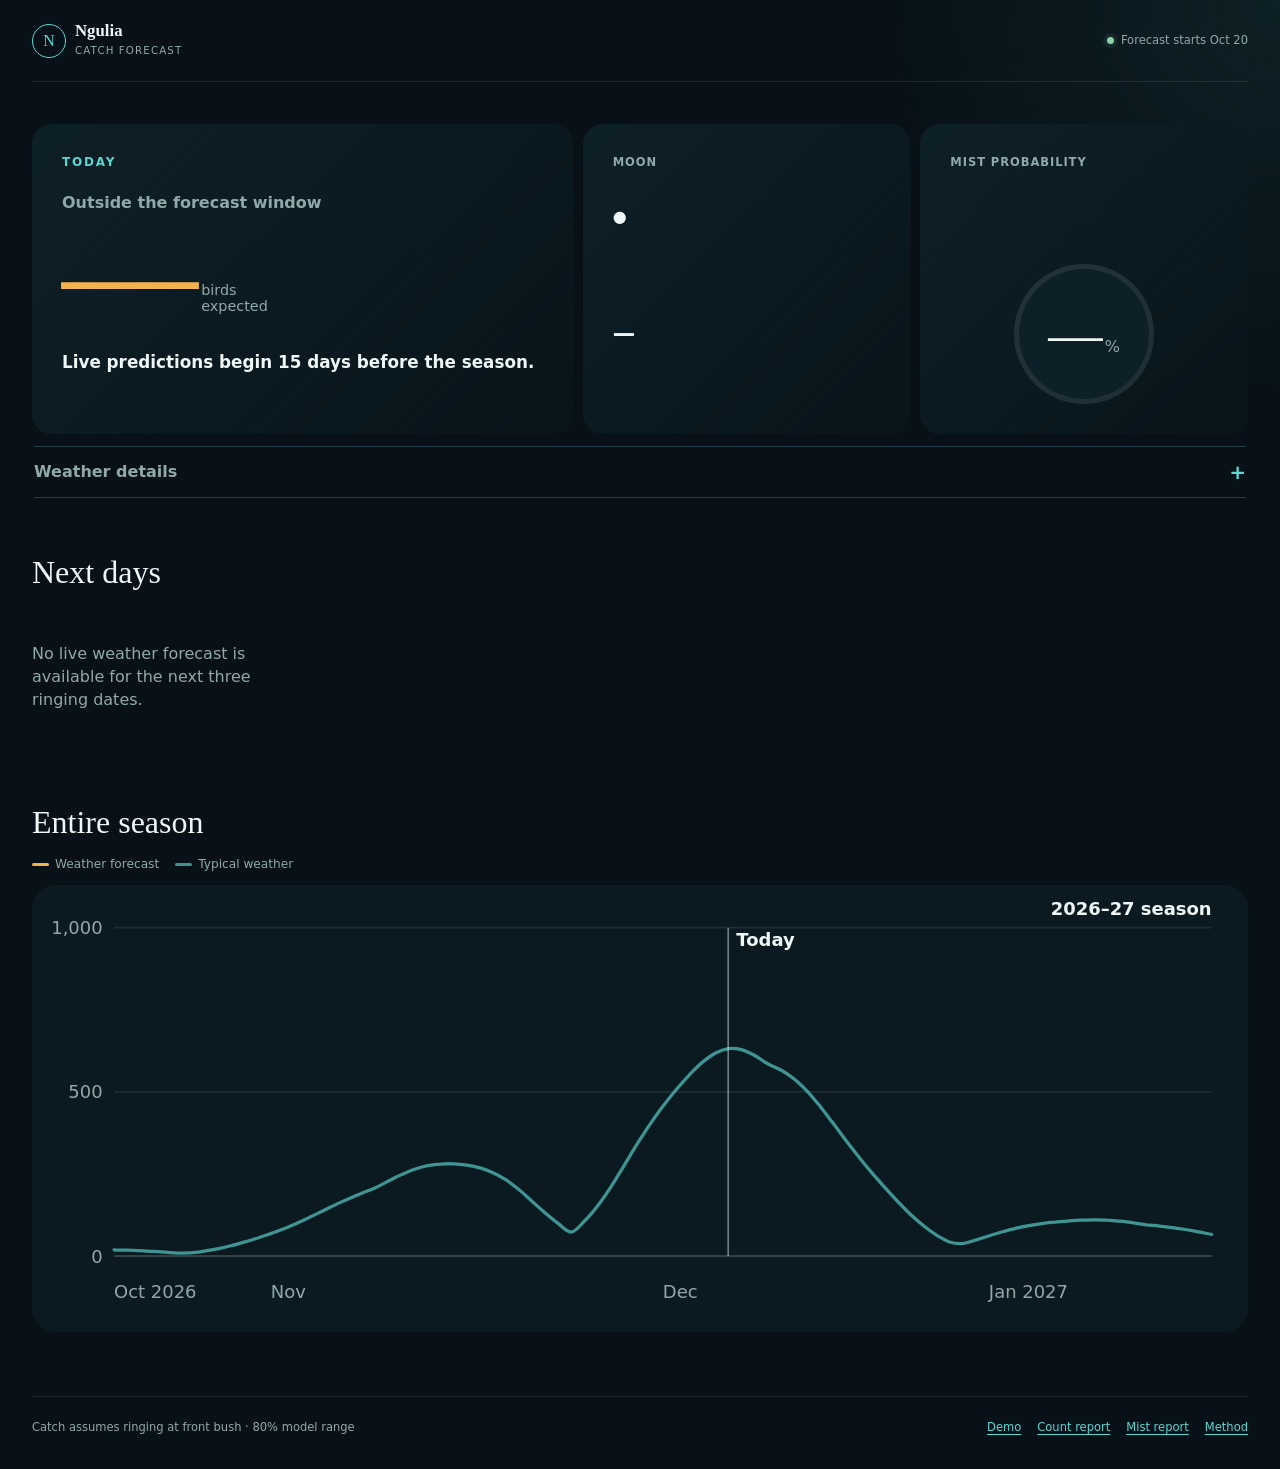
==== site/index.html @ 9a502ea0 "Publish interactive count and mist reports on Pages" ====
<!doctype html>
<html lang="en">
  <head>
    <meta charset="utf-8">
    <meta name="viewport" content="width=device-width, initial-scale=1">
    <meta name="theme-color" content="#071117">
    <meta name="description" content="Daily predicted catch for the Ngulia ringing season.">
    <title>Ngulia catch forecast</title>
    <link rel="icon" href="favicon.svg" type="image/svg+xml">
    <link rel="stylesheet" href="styles.css">
  </head>
  <body>
    <header class="site-header">
      <a class="brand" href="./" aria-label="Ngulia catch forecast home">
        <span class="brand-mark" aria-hidden="true">N</span>
        <span><strong>Ngulia</strong><small>catch forecast</small></span>
      </a>
      <div class="update-state"><span class="pulse" aria-hidden="true"></span><span id="update-label">Loading…</span></div>
    </header>

    <main>
      <section class="live-section" aria-labelledby="live-title" aria-live="polite">
        <div class="live-cards">
          <article class="today-card">
            <div class="section-kicker">
              <h1 id="live-title">Today</h1>
            </div>
            <p class="live-date" id="primary-date">Tonight</p>
            <div class="catch-reading">
              <span class="catch-value" id="primary-catch">—</span>
              <span class="catch-unit">birds expected</span>
            </div>
            <p class="catch-range" id="catch-range">Loading uncertainty range…</p>
            <p class="catch-context" id="catch-context"></p>
          </article>

          <article class="signal moon-signal">
            <span class="signal-label">Moon</span>
            <span class="moon-icon" id="moon-icon" aria-hidden="true">●</span>
            <strong id="moon-phase">—</strong>
          </article>
          <article class="signal mist-signal">
            <span class="signal-label">Mist probability</span>
            <div class="mist-meter" aria-hidden="true">
              <div class="mist-reading"><strong id="mist-value">—</strong><span>%</span></div>
            </div>
          </article>
        </div>

        <details class="weather-details">
          <summary>Weather details</summary>
          <div class="weather-grid" id="weather-grid"></div>
        </details>
      </section>

      <section class="next-section" aria-labelledby="next-title">
        <div class="section-heading">
          <h2 id="next-title">Next days</h2>
        </div>
        <div id="next-days" class="next-days"></div>
      </section>

      <section class="season-section" aria-labelledby="season-title">
        <div class="section-heading">
          <h2 id="season-title">Entire season</h2>
        </div>
        <div class="season-legend">
          <span><i class="line-live"></i> Weather forecast</span>
          <span><i class="line-baseline"></i> Typical weather</span>
        </div>
        <div id="season-chart" class="season-chart"></div>
      </section>
    </main>

    <footer>
      <span>Catch assumes ringing at front bush · 80% model range</span>
      <span class="footer-links"><a href="?demo=1">Demo</a><a href="reports/count_model_report.html">Count report</a><a href="reports/mist_model_report.html">Mist report</a><a href="https://github.com/A-Rocha-Kenya/ngulia-forcast">Method</a></span>
    </footer>

    <script src="app.js" defer></script>
  </body>
</html>
---- site/styles.css ----
:root {
  color-scheme: dark;
  --ink: #eef7f6;
  --muted: #91a8aa;
  --dim: #60777a;
  --night: #071117;
  --panel: #0e2027;
  --panel-soft: #0b1a20;
  --line: #213d45;
  --cyan: #5bd7d2;
  --amber: #f0b34d;
  --green: #8bd3a8;
}

* { box-sizing: border-box; }

html { background: var(--night); }

body {
  margin: 0;
  min-width: 320px;
  color: var(--ink);
  background:
    radial-gradient(circle at 100% 0%, rgba(91, 215, 210, 0.08), transparent 25rem),
    var(--night);
  font-family: Inter, ui-sans-serif, system-ui, -apple-system, BlinkMacSystemFont, "Segoe UI", sans-serif;
  font-size: 16px;
  line-height: 1.45;
}

a { color: inherit; }

.site-header,
main,
footer {
  width: min(100% - 28px, 1380px);
  margin-inline: auto;
}

.site-header {
  min-height: 72px;
  display: flex;
  align-items: center;
  justify-content: space-between;
  gap: 16px;
  border-bottom: 1px solid rgba(145, 168, 170, 0.16);
}

.brand {
  display: flex;
  align-items: center;
  gap: 9px;
  text-decoration: none;
}

.brand-mark {
  width: 34px;
  height: 34px;
  display: grid;
  place-items: center;
  border: 1px solid var(--cyan);
  border-radius: 50%;
  color: var(--cyan);
  font-family: Georgia, serif;
  font-size: 1rem;
}

.brand strong,
.brand small { display: block; }
.brand strong { font-family: Georgia, serif; font-size: 1.05rem; line-height: 1; }
.brand small { margin-top: 3px; color: var(--muted); font-size: 0.64rem; letter-spacing: 0.11em; text-transform: uppercase; }

.update-state {
  max-width: 155px;
  display: flex;
  align-items: center;
  justify-content: flex-end;
  gap: 7px;
  color: var(--muted);
  font-size: 0.72rem;
  text-align: right;
}

.pulse { flex: 0 0 auto; width: 7px; height: 7px; border-radius: 50%; background: var(--green); box-shadow: 0 0 0 4px rgba(139, 211, 168, 0.08); }

main { padding: 28px 0 64px; }

section + section { margin-top: 58px; }

.section-kicker,
.section-heading {
  display: flex;
  align-items: center;
  justify-content: space-between;
  gap: 14px;
}

.section-kicker h1 {
  margin: 0;
  color: var(--cyan);
  font-size: 0.75rem;
  font-weight: 700;
  letter-spacing: 0.15em;
  text-transform: uppercase;
}

.live-date {
  margin: 20px 0 3px;
  color: var(--muted);
  font-size: 1rem;
  font-weight: 650;
}

.catch-reading { display: flex; align-items: end; gap: 12px; }
.catch-value { font-family: Georgia, serif; font-size: clamp(5.8rem, 30vw, 8.5rem); line-height: 0.78; letter-spacing: -0.065em; color: var(--amber); }
.catch-unit { max-width: 78px; padding-bottom: 9px; color: var(--muted); font-size: 0.9rem; line-height: 1.15; }
.catch-range { margin: 26px 0 4px; font-size: 1.05rem; font-weight: 650; }
.catch-context { min-height: 23px; margin: 0; color: var(--muted); font-size: 0.9rem; }

.live-cards {
  display: grid;
  gap: 10px;
}

.today-card,
.signal {
  min-width: 0;
  padding: 22px;
  border-radius: 20px;
  background: linear-gradient(135deg, rgba(14, 32, 39, 0.98), rgba(8, 21, 27, 0.94));
}

.today-card { min-height: 252px; }
.signal { min-height: 188px; }

.signal-label { display: block; color: var(--muted); font-size: 0.72rem; font-weight: 650; letter-spacing: 0.08em; text-transform: uppercase; }
.moon-icon { display: block; width: 4.5rem; height: 4.5rem; margin: 20px 0 8px; }
.moon-icon svg, .day-moon svg { display: block; width: 100%; height: 100%; }
.moon-disc { fill: #14252c; }
.moon-light { fill: #e5c777; }
.moon-outline { fill: none; stroke: rgba(238, 247, 246, 0.28); stroke-width: 1.2; }
.moon-signal strong { display: block; font-size: 1.2rem; }
.mist-reading { display: flex; align-items: baseline; gap: 2px; }
.mist-reading strong { font-family: Georgia, serif; font-size: 2.4rem; font-weight: 500; line-height: 1; }
.mist-reading span { color: var(--muted); }
.mist-meter {
  --mist-percent: 0%;
  width: 110px;
  aspect-ratio: 1;
  margin: 18px auto 0;
  display: grid;
  place-items: center;
  position: relative;
  border-radius: 50%;
  background: conic-gradient(var(--cyan) var(--mist-percent), rgba(145, 168, 170, 0.16) 0);
}
.mist-meter::before { content: ""; position: absolute; inset: 5px; border-radius: 50%; background: var(--panel); }
.mist-meter .mist-reading { position: relative; z-index: 1; }

.weather-details { margin-top: 12px; border-top: 1px solid var(--line); border-bottom: 1px solid var(--line); }
.weather-details summary { min-height: 50px; display: flex; align-items: center; justify-content: space-between; color: var(--muted); font-weight: 650; list-style: none; }
.weather-details summary::-webkit-details-marker { display: none; }
.weather-details summary::after { content: "+"; color: var(--cyan); font-size: 1.25rem; }
.weather-details[open] summary::after { content: "−"; }
.weather-grid { display: grid; grid-template-columns: repeat(2, 1fr); gap: 18px 14px; padding: 10px 0 22px; }
.weather-item span, .weather-item strong { display: block; }
.weather-item span { color: var(--dim); font-size: 0.72rem; letter-spacing: 0.05em; text-transform: uppercase; }
.weather-item strong { margin-top: 2px; font-size: 1rem; }

.section-heading { display: block; margin-bottom: 18px; }
.section-heading h2 { margin: 0; font-family: Georgia, serif; font-size: 2rem; font-weight: 500; line-height: 1; }

.next-days { display: grid; gap: 9px; }
.day-card { display: grid; grid-template-columns: 72px 1fr auto; align-items: center; gap: 12px; padding: 16px; border-radius: 16px; background: var(--panel-soft); }
.day-date strong, .day-date span { display: block; }
.day-date strong { font-size: 0.95rem; }
.day-date span { color: var(--muted); font-size: 0.75rem; }
.day-catch strong { display: block; font-family: Georgia, serif; font-size: 1.7rem; font-weight: 500; line-height: 1; }
.day-catch span { display: block; margin-top: 4px; color: var(--muted); font-size: 0.72rem; }
.day-signals { display: flex; align-items: center; gap: 10px; text-align: right; }
.day-moon { width: 2rem; height: 2rem; }
.day-mist strong, .day-mist span { display: block; }
.day-mist strong { font-size: 0.95rem; }
.day-mist span { color: var(--muted); font-size: 0.68rem; }

.season-legend { display: flex; flex-wrap: wrap; gap: 16px; margin-bottom: 12px; color: var(--muted); font-size: 0.76rem; }
.season-legend span { display: flex; align-items: center; gap: 6px; }
.season-legend i { width: 17px; height: 3px; display: inline-block; border-radius: 3px; }
.line-live { background: var(--amber); }
.line-baseline { background: var(--cyan); opacity: 0.65; }
.season-chart { width: 100%; }
.season-chart svg { display: block; width: 100%; height: auto; overflow: visible; }
.season-chart text { fill: var(--muted); font-family: inherit; font-size: 11px; }
.season-chart .grid { stroke: rgba(145, 168, 170, 0.13); stroke-width: 1; }
.season-chart .baseline-path { fill: none; stroke: var(--cyan); stroke-width: 2; opacity: 0.65; stroke-linecap: round; stroke-linejoin: round; }
.season-chart .live-path { fill: none; stroke: var(--amber); stroke-width: 3; stroke-linecap: round; stroke-linejoin: round; }
.season-chart .range-band { fill: rgba(240, 179, 77, 0.13); }
.season-chart .today-line { stroke: var(--ink); stroke-width: 1; opacity: 0.45; }
.season-chart .axis-line { stroke: rgba(145, 168, 170, 0.28); stroke-width: 1; }
.season-chart .today-label { fill: var(--ink); font-weight: 650; }
.season-chart .season-year { fill: var(--ink); font-weight: 650; }
.season-chart .hover-overlay { fill: transparent; touch-action: none; }
.season-chart .hover-guide { stroke: rgba(238, 247, 246, 0.45); stroke-width: 1; }
.season-chart .hover-marker { stroke: var(--night); stroke-width: 2; }
.season-chart [hidden] { display: none; }
.season-chart .baseline-marker { fill: var(--cyan); }
.season-chart .live-marker { fill: var(--amber); }
.season-chart .hover-tooltip rect { fill: #13262d; stroke: var(--line); stroke-width: 1; }
.season-chart .hover-tooltip text { fill: var(--ink); font-size: 11px; }
.season-chart .hover-tooltip .hover-date { font-weight: 650; }

.empty-state { padding: 20px 0; color: var(--muted); }

footer { display: flex; justify-content: space-between; gap: 16px; padding: 22px 0 34px; border-top: 1px solid rgba(145, 168, 170, 0.16); color: var(--muted); font-size: 0.72rem; }
.footer-links { display: flex; gap: 16px; }
footer a { color: var(--cyan); text-underline-offset: 3px; }

@media (min-width: 640px) {
  .site-header { min-height: 82px; }
  main { padding-top: 42px; }
  .weather-grid { grid-template-columns: repeat(4, 1fr); }
  .next-days { grid-template-columns: repeat(3, 1fr); }
  .day-card { grid-template-columns: 1fr; align-items: start; min-height: 188px; }
  .day-signals { justify-content: space-between; text-align: left; }
}

@media (min-width: 900px) {
  .site-header,
  main,
  footer { width: min(100% - 64px, 1380px); }

  .live-cards { grid-template-columns: 1.65fr 1fr 1fr; }
  .today-card,
  .signal { min-height: 310px; padding: 30px; }
  .today-card { display: flex; flex-direction: column; }
  .today-card .catch-context { margin-top: auto; }
  .moon-icon { width: 6.5rem; height: 6.5rem; margin-top: 34px; }
  .moon-signal strong { font-size: 1.4rem; }
  .mist-signal { display: flex; flex-direction: column; }
  .mist-reading strong { font-size: 3.4rem; }
  .mist-meter { width: 140px; margin-top: auto; }
  .weather-details { margin-inline: 2px; }
  .season-chart { padding: 10px 20px 20px; border-radius: 24px; background: var(--panel-soft); }
}

@media (min-width: 1100px) {
  .next-days { grid-template-columns: repeat(5, 1fr); }
  .day-card { min-height: 176px; }
}

@media (prefers-reduced-motion: reduce) {
  *, *::before, *::after { scroll-behavior: auto !important; }
}
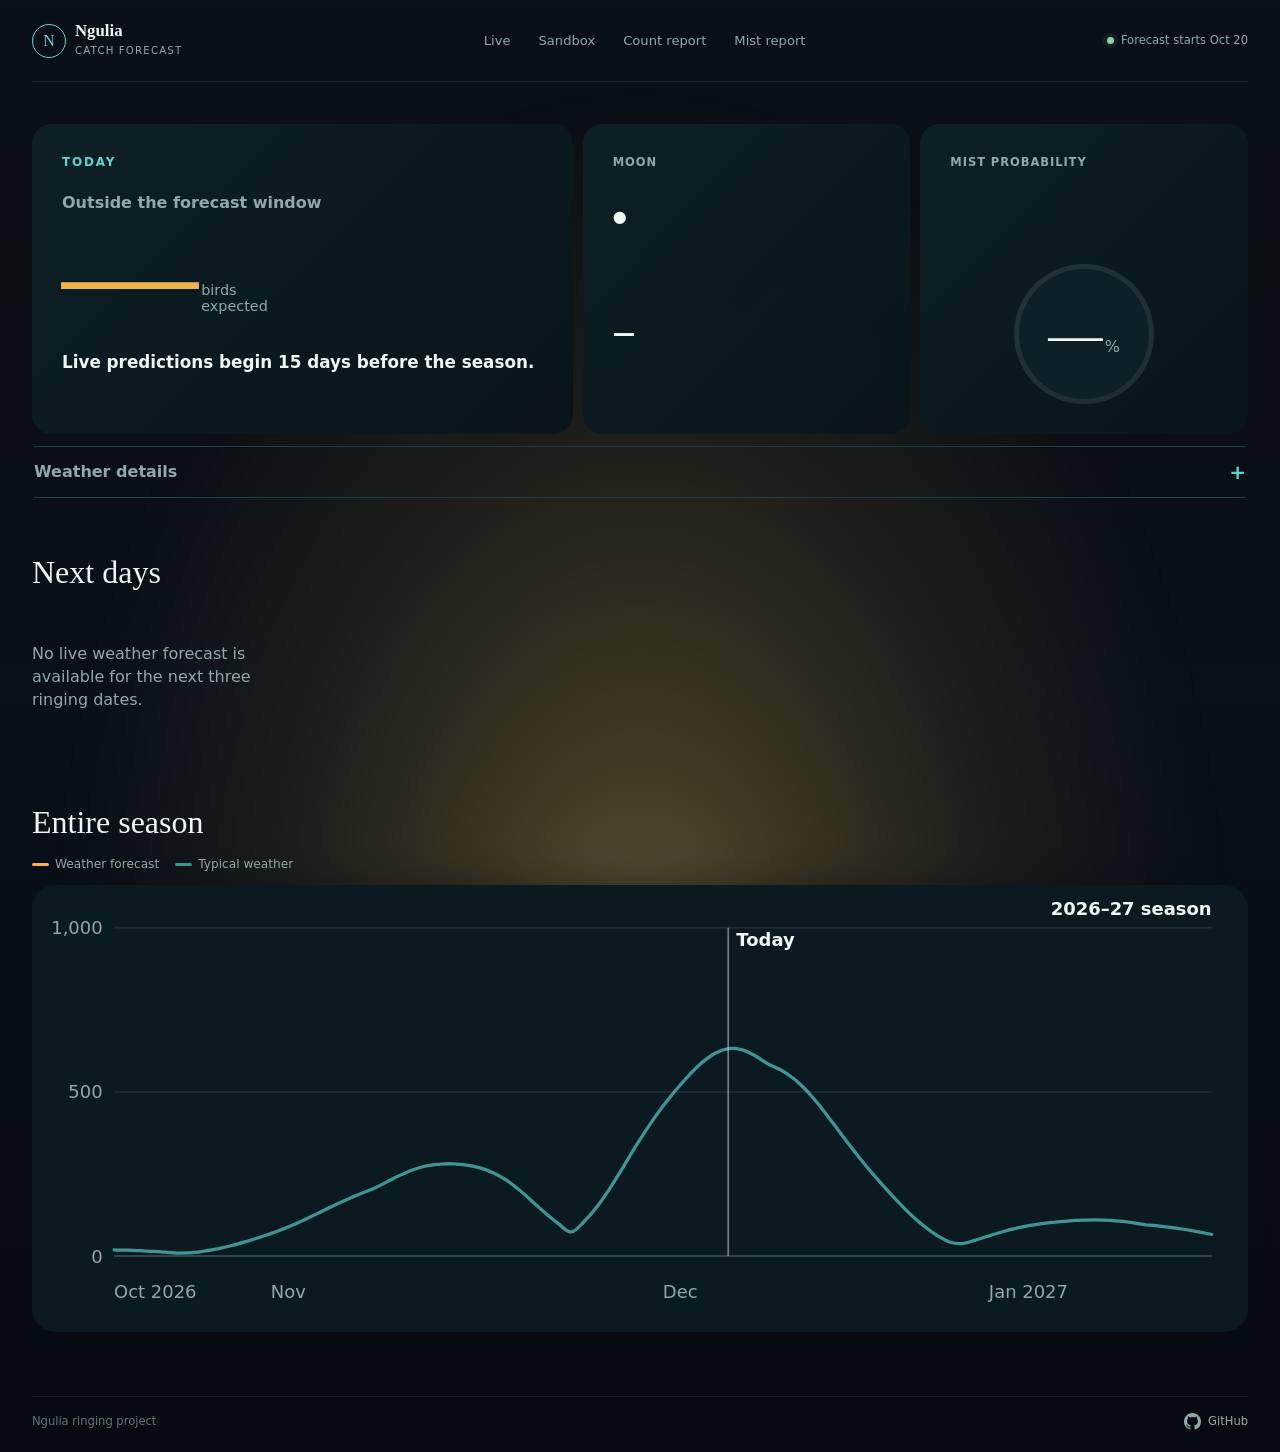
==== commit 54d24ae5: "Match forecast report theme and explain count model validation" ====
--- a/site/index.html
+++ b/site/index.html
@@ -15,6 +15,12 @@
         <span class="brand-mark" aria-hidden="true">N</span>
         <span><strong>Ngulia</strong><small>catch forecast</small></span>
       </a>
+      <nav class="site-nav" aria-label="Main navigation">
+        <a id="nav-live" href="./">Live</a>
+        <a id="nav-sandbox" href="?demo=1">Sandbox</a>
+        <a href="count/model.html">Count report</a>
+        <a href="mist/model.html">Mist report</a>
+      </nav>
       <div class="update-state"><span class="pulse" aria-hidden="true"></span><span id="update-label">Loading…</span></div>
     </header>
 
@@ -73,8 +79,11 @@
     </main>
 
     <footer>
-      <span>Catch assumes ringing at front bush · 80% model range</span>
-      <span class="footer-links"><a href="?demo=1">Demo</a><a href="reports/count_model_report.html">Count report</a><a href="reports/mist_model_report.html">Mist report</a><a href="https://github.com/A-Rocha-Kenya/ngulia-forcast">Method</a></span>
+      <span>Ngulia ringing project</span>
+      <a class="github-link" href="https://github.com/A-Rocha-Kenya/ngulia-forcast" aria-label="Ngulia forecast repository on GitHub">
+        <svg viewBox="0 0 16 16" aria-hidden="true"><path d="M8 0C3.58 0 0 3.58 0 8c0 3.54 2.29 6.53 5.47 7.59.4.07.55-.17.55-.38 0-.19-.01-.82-.01-1.49-2.01.37-2.53-.49-2.69-.94-.09-.23-.48-.94-.82-1.13-.28-.15-.68-.52-.01-.53.63-.01 1.08.58 1.23.82.72 1.21 1.87.87 2.33.66.07-.52.28-.87.51-1.07-1.78-.2-3.64-.89-3.64-3.95 0-.87.31-1.59.82-2.15-.08-.2-.36-1.02.08-2.12 0 0 .67-.21 2.2.82a7.65 7.65 0 0 1 2-.27c.68 0 1.36.09 2 .27 1.53-1.04 2.2-.82 2.2-.82.44 1.1.16 1.92.08 2.12.51.56.82 1.27.82 2.15 0 3.07-1.87 3.75-3.65 3.95.29.25.54.73.54 1.48 0 1.07-.01 1.93-.01 2.2 0 .21.15.46.55.38A8.01 8.01 0 0 0 16 8c0-4.42-3.58-8-8-8Z"/></svg>
+        <span>GitHub</span>
+      </a>
     </footer>
 
     <script src="app.js" defer></script>
--- a/site/styles.css
+++ b/site/styles.css
@@ -3,7 +3,7 @@
   --ink: #eef7f6;
   --muted: #91a8aa;
   --dim: #60777a;
-  --night: #071117;
+  --night: #070b11;
   --panel: #0e2027;
   --panel-soft: #0b1a20;
   --line: #213d45;
@@ -21,14 +21,27 @@
   min-width: 320px;
   color: var(--ink);
   background:
-    radial-gradient(circle at 100% 0%, rgba(91, 215, 210, 0.08), transparent 25rem),
-    var(--night);
+    linear-gradient(180deg, #081018 0%, #0b0f14 18%, #091019 48%, #070b11 100%);
+  position: relative;
+  isolation: isolate;
   font-family: Inter, ui-sans-serif, system-ui, -apple-system, BlinkMacSystemFont, "Segoe UI", sans-serif;
   font-size: 16px;
   line-height: 1.45;
 }
 
 a { color: inherit; }
+
+body::before {
+  content: "";
+  position: fixed;
+  inset: 0;
+  z-index: -1;
+  pointer-events: none;
+  background:
+    radial-gradient(ellipse at 50% 115%, rgba(255, 231, 160, 0.32) 0%, rgba(247, 190, 58, 0.16) 20%, rgba(247, 190, 58, 0.045) 42%, transparent 65%),
+    radial-gradient(ellipse at 50% 100%, rgba(255, 213, 102, 0.09), transparent 62%);
+  filter: blur(28px);
+}
 
 .site-header,
 main,
@@ -69,6 +82,11 @@
 .brand small { display: block; }
 .brand strong { font-family: Georgia, serif; font-size: 1.05rem; line-height: 1; }
 .brand small { margin-top: 3px; color: var(--muted); font-size: 0.64rem; letter-spacing: 0.11em; text-transform: uppercase; }
+
+.site-nav { display: flex; align-items: center; gap: 4px; margin-inline: auto; }
+.site-nav a { padding: 8px 12px; border-radius: 8px; color: var(--muted); font-size: 0.82rem; text-decoration: none; white-space: nowrap; }
+.site-nav a:hover, .site-nav a:focus-visible { color: var(--ink); background: var(--panel); }
+.site-nav a[aria-current="page"] { color: var(--cyan); background: rgba(91, 215, 210, 0.08); }
 
 .update-state {
   max-width: 155px;
@@ -211,9 +229,17 @@
 
 .empty-state { padding: 20px 0; color: var(--muted); }
 
-footer { display: flex; justify-content: space-between; gap: 16px; padding: 22px 0 34px; border-top: 1px solid rgba(145, 168, 170, 0.16); color: var(--muted); font-size: 0.72rem; }
-.footer-links { display: flex; gap: 16px; }
-footer a { color: var(--cyan); text-underline-offset: 3px; }
+footer { display: flex; align-items: center; justify-content: space-between; gap: 16px; padding: 16px 0 22px; border-top: 1px solid rgba(145, 168, 170, 0.12); color: var(--dim); font-size: 0.72rem; }
+.github-link { display: inline-flex; align-items: center; gap: 7px; color: var(--muted); text-decoration: none; }
+.github-link svg { width: 17px; height: 17px; fill: currentColor; }
+.github-link:hover, .github-link:focus-visible { color: var(--ink); }
+
+@media (max-width: 899px) {
+  .site-header { flex-wrap: wrap; padding-block: 16px 10px; gap: 14px; }
+  .site-nav { order: 3; width: 100%; justify-content: center; }
+  .site-nav a { padding: 8px 10px; }
+  .update-state { margin-left: auto; }
+}
 
 @media (min-width: 640px) {
   .site-header { min-height: 82px; }
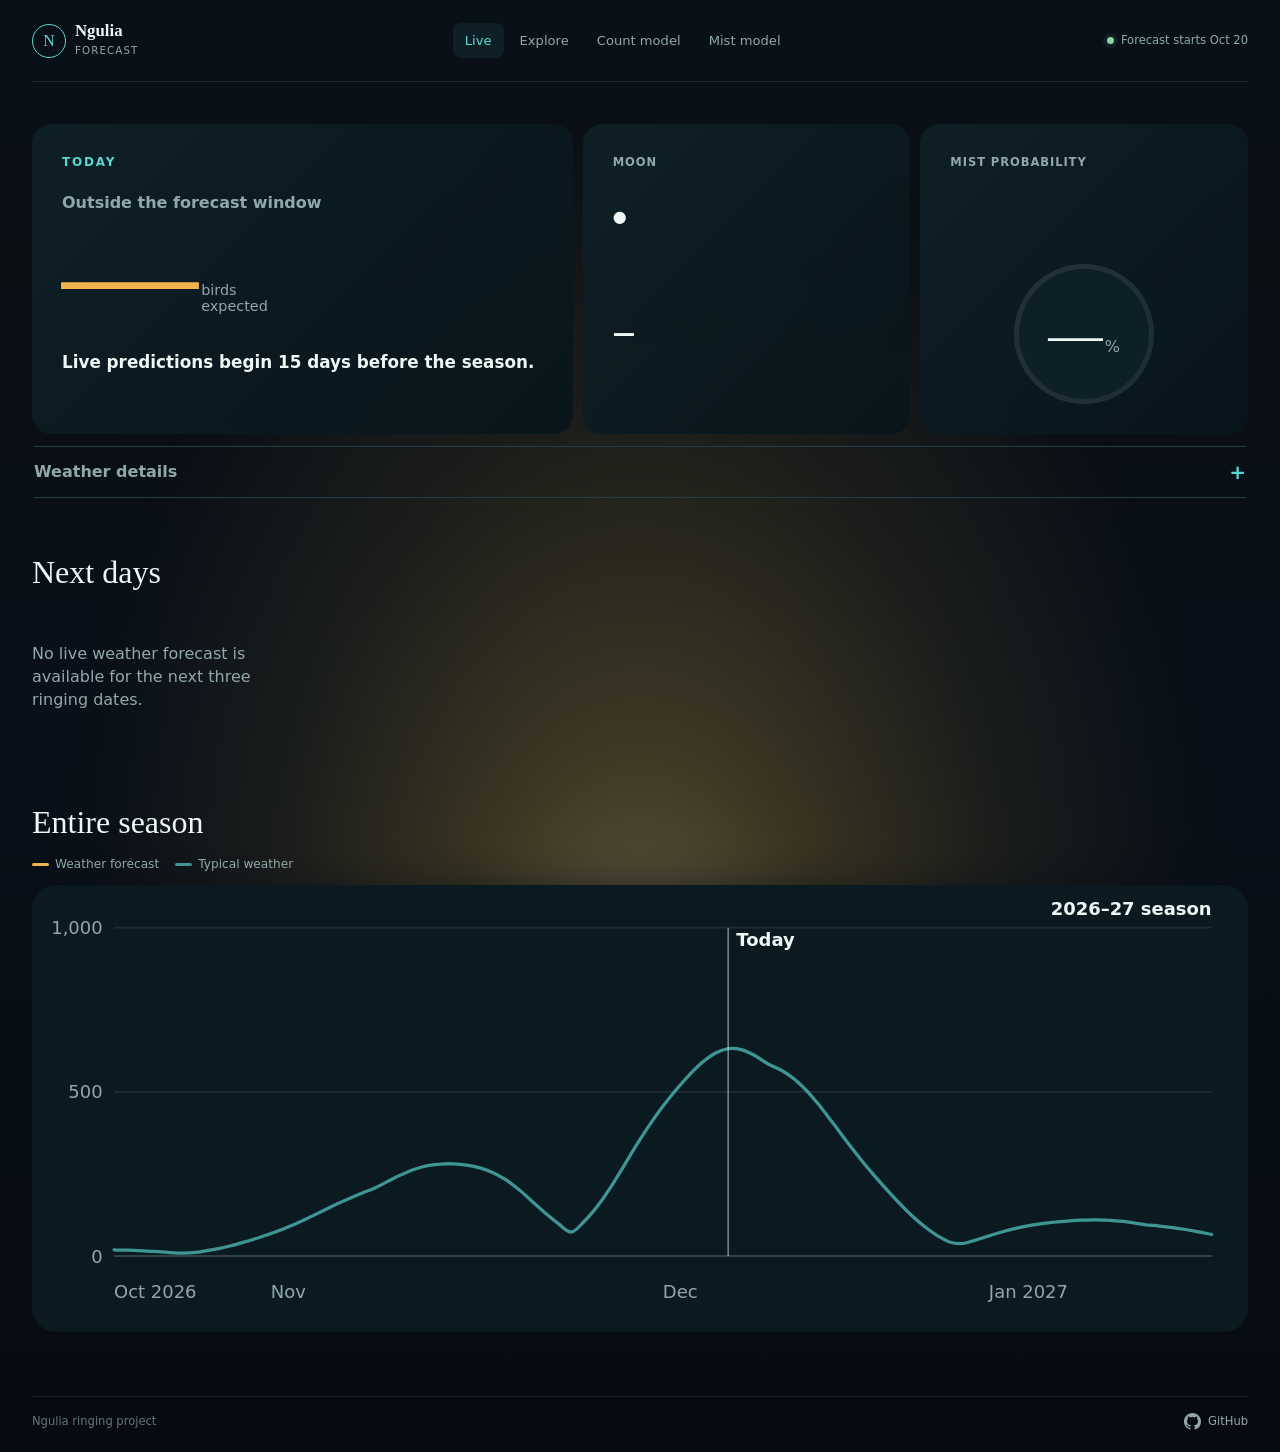
==== commit 810e6293: "Clean forecast navigation, page titles and URLs" ====
--- a/site/index.html
+++ b/site/index.html
@@ -4,22 +4,22 @@
     <meta charset="utf-8">
     <meta name="viewport" content="width=device-width, initial-scale=1">
     <meta name="theme-color" content="#071117">
-    <meta name="description" content="Daily predicted catch for the Ngulia ringing season.">
-    <title>Ngulia catch forecast</title>
+    <meta name="description" content="Daily bird capture and mist forecasts for the Ngulia ringing season.">
+    <title>Live forecast | Ngulia</title>
     <link rel="icon" href="favicon.svg" type="image/svg+xml">
     <link rel="stylesheet" href="styles.css">
   </head>
   <body>
     <header class="site-header">
-      <a class="brand" href="./" aria-label="Ngulia catch forecast home">
+      <a class="brand" href="./" aria-label="Ngulia forecast home">
         <span class="brand-mark" aria-hidden="true">N</span>
-        <span><strong>Ngulia</strong><small>catch forecast</small></span>
+        <span><strong>Ngulia</strong><small>forecast</small></span>
       </a>
       <nav class="site-nav" aria-label="Main navigation">
         <a id="nav-live" href="./">Live</a>
-        <a id="nav-sandbox" href="?demo=1">Sandbox</a>
-        <a href="count/model.html">Count report</a>
-        <a href="mist/model.html">Mist report</a>
+        <a id="nav-explore" href="explore/">Explore</a>
+        <a href="count/">Count model</a>
+        <a href="mist/">Mist model</a>
       </nav>
       <div class="update-state"><span class="pulse" aria-hidden="true"></span><span id="update-label">Loading…</span></div>
     </header>
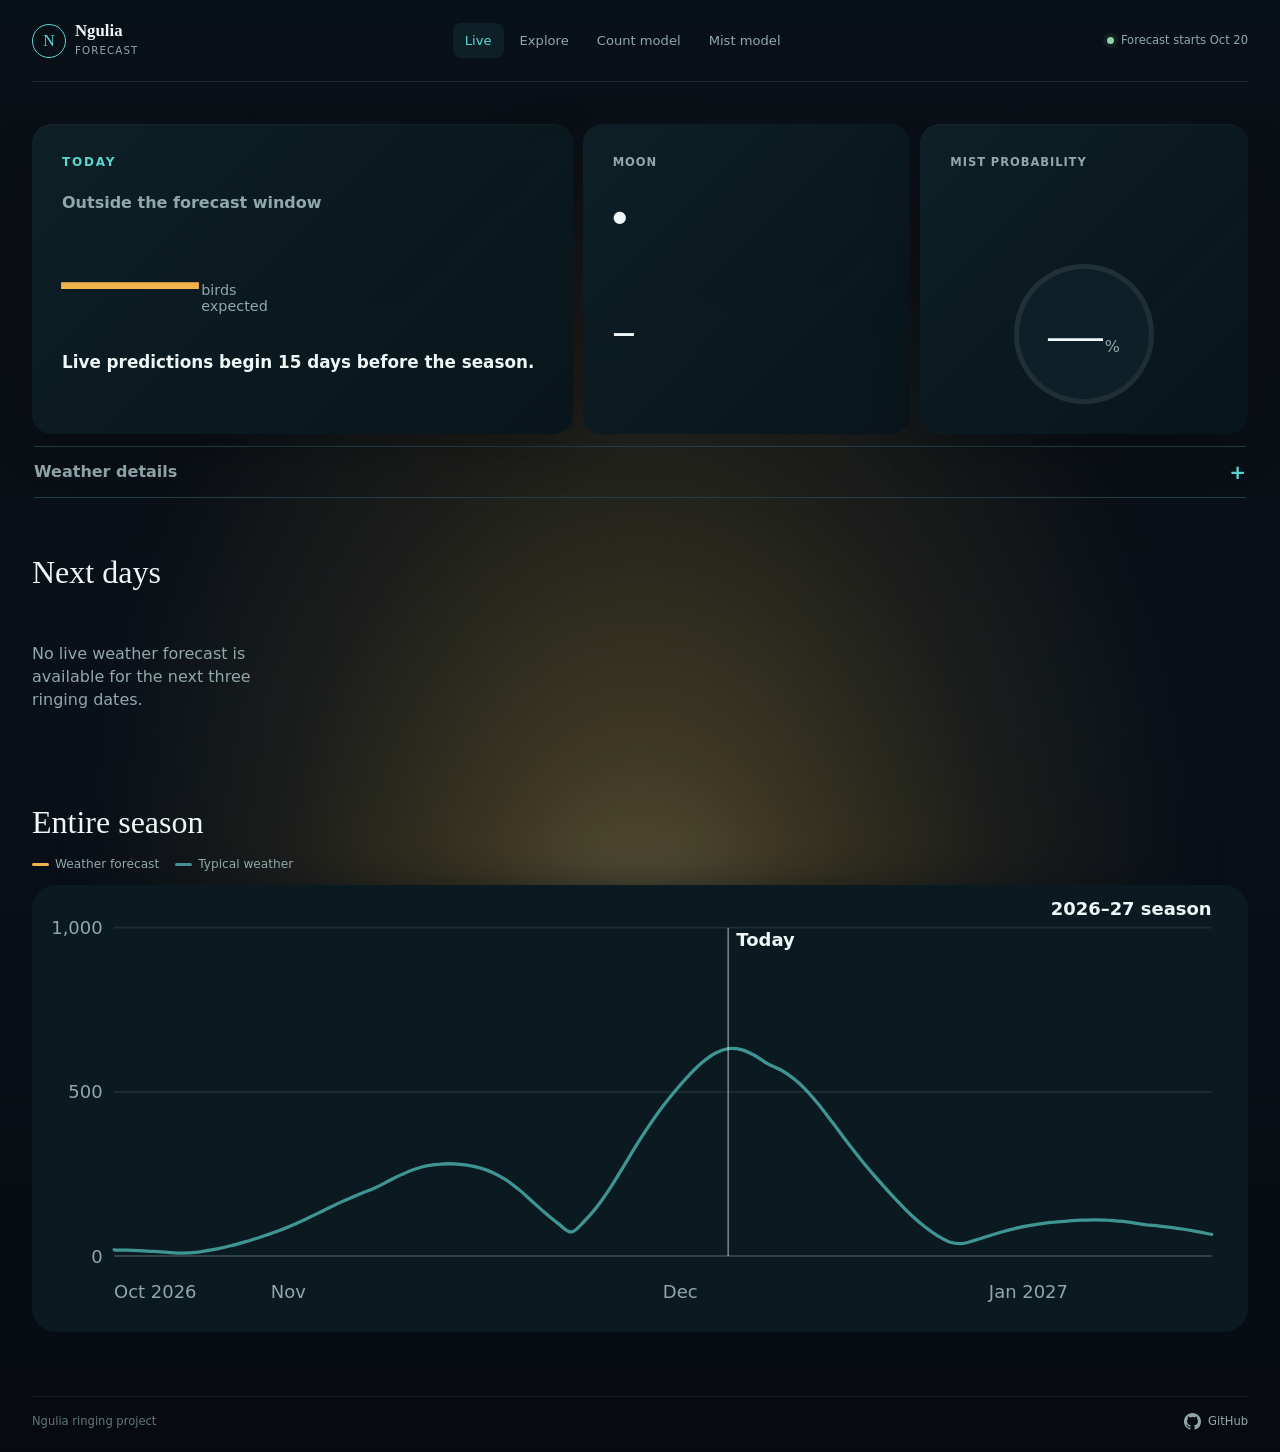
==== commit c8d49903: "Add interactive forecast exploration and card animations" ====
--- a/site/index.html
+++ b/site/index.html
@@ -86,6 +86,6 @@
       </a>
     </footer>
 
-    <script src="app.js" defer></script>
+    <script src="app.js" type="module"></script>
   </body>
 </html>
--- a/site/styles.css
+++ b/site/styles.css
@@ -13,6 +13,7 @@
 }
 
 * { box-sizing: border-box; }
+[hidden] { display: none !important; }
 
 html { background: var(--night); }
 
@@ -142,11 +143,17 @@
 
 .today-card,
 .signal {
+  position: relative;
+  isolation: isolate;
+  overflow: hidden;
   min-width: 0;
   padding: 22px;
   border-radius: 20px;
   background: linear-gradient(135deg, rgba(14, 32, 39, 0.98), rgba(8, 21, 27, 0.94));
 }
+
+.forecast-animation { position: absolute; inset: 0; width: 100%; height: 100%; z-index: -1; pointer-events: none; border-radius: inherit; }
+.today-card, .mist-signal { box-shadow: 0 16px 48px rgba(0, 0, 0, 0.2), inset 0 1px 0 rgba(255, 222, 148, 0.035); }
 
 .today-card { min-height: 252px; }
 .signal { min-height: 188px; }
@@ -277,3 +284,67 @@
 @media (prefers-reduced-motion: reduce) {
   *, *::before, *::after { scroll-behavior: auto !important; }
 }
+
+/* Forecast sandbox ------------------------------------------------------ */
+.sandbox-mode .live-section { position: sticky; top: 0; z-index: 2; padding-block: 10px; background: var(--night); }
+.sandbox-mode .live-cards { grid-template-columns: 1.8fr 1fr; }
+.sandbox-mode .today-card, .sandbox-mode .signal { min-height: 200px; padding: 22px; }
+.sandbox-mode .live-date { margin-top: 12px; }
+.sandbox-mode .catch-value { font-size: clamp(3.5rem, 12vw, 6rem); }
+.sandbox-mode .catch-range { margin-top: 18px; font-size: 0.95rem; }
+.sandbox-mode .catch-context { font-size: 0.78rem; }
+.sandbox-mode .mist-meter { width: 105px; margin-top: 16px; }
+.sandbox-controls { margin-top: 30px; }
+.sandbox-controls h2 { margin: 0; font-family: Georgia, serif; font-size: 2rem; font-weight: 500; }
+.sandbox-intro p, .sandbox-note { color: var(--muted); font-size: 0.85rem; }
+.calendar-heading, .weather-heading { display: flex; flex-wrap: wrap; align-items: end; gap: 16px; margin-block: 24px 12px; }
+.calendar-heading label { display: grid; gap: 6px; color: var(--muted); font-size: 0.8rem; }
+.sandbox-controls input[type="date"], .sandbox-controls select, .sandbox-controls button { padding: 10px 14px; border: 1px solid var(--line); border-radius: 8px; background: var(--panel); color: var(--ink); font: inherit; }
+.sandbox-controls button { cursor: pointer; font-size: 0.82rem; }
+.sandbox-controls button:hover, .sandbox-controls button:focus-visible { border-color: var(--cyan); }
+.sandbox-calendar { overflow-x: auto; padding-block: 8px; }
+.sandbox-calendar svg { display: block; width: 100%; min-width: 720px; }
+.sandbox-calendar text { fill: var(--muted); font: 11px system-ui, sans-serif; }
+.calendar-guide { stroke: rgba(238, 247, 246, 0.2); pointer-events: none; }
+.december-guide { stroke: rgba(238, 247, 246, 0.8); stroke-dasharray: 2 4; pointer-events: none; }
+.calendar-curve { stroke: rgba(7, 17, 23, 0.65); stroke-width: 1.5; fill: none; pointer-events: none; }
+.sandbox-calendar .new-moon { fill: white; stroke: #14252c; stroke-width: 0.4; font-size: 14px; pointer-events: none; }
+.selected-day { fill: rgba(255,255,255,0.13); stroke: white; stroke-width: 2; pointer-events: none; }
+.calendar-hit { fill: transparent; cursor: crosshair; }
+.calendar-row:focus-visible .calendar-hit { stroke: var(--amber); stroke-width: 2; }
+.calendar-key { display: flex; flex-wrap: wrap; gap: 10px; align-items: center; font-size: 0.74rem; color: var(--muted); }
+.calendar-key i { width: 100px; height: 9px; background: linear-gradient(90deg, #142838, #2d939e, #f6cb5b, #f3854d); }
+.calendar-key span:last-child { margin-left: 10px; }
+.weather-heading { justify-content: space-between; margin-top: 44px; }
+.sandbox-actions { display: flex; flex-wrap: wrap; gap: 8px; }
+.scenario-weather { display: grid; grid-template-columns: repeat(2, minmax(0, 1fr)); gap: 18px; margin-top: 24px; }
+.effect-card { min-width: 0; padding: 18px; border-radius: 16px; background: var(--panel-soft); }
+.effect-heading { display: flex; justify-content: space-between; gap: 10px; font-size: 0.86rem; }
+.effect-heading > span { font-weight: 650; }
+.effect-heading output { color: var(--amber); font-variant-numeric: tabular-nums; }
+.effect-plot { width: 100%; margin-top: 12px; touch-action: none; cursor: ew-resize; }
+.effect-plot text { fill: var(--muted); font: 11px system-ui, sans-serif; }
+.effect-grid { stroke: var(--line); }
+.effect-reference { stroke: var(--muted); stroke-dasharray: 3 4; }
+.effect-curve { fill: none; stroke: var(--cyan); stroke-width: 2; }
+.effect-band { fill: rgba(91, 215, 210, 0.12); }
+.histogram-bar { fill: rgba(145, 168, 170, 0.35); }
+.effect-selection { stroke: var(--amber); stroke-width: 2; }
+.effect-handle { fill: var(--amber); stroke: var(--night); stroke-width: 2; }
+.effect-hit { fill: transparent; }
+.model-version a { color: var(--cyan); }
+@media (min-width: 1100px) { .scenario-weather { grid-template-columns: repeat(3, minmax(0, 1fr)); } }
+@media (max-width: 639px) {
+  .scenario-weather { grid-template-columns: 1fr; }
+  .sandbox-mode .today-card, .sandbox-mode .signal { padding: 16px; min-height: 170px; }
+  .sandbox-mode .mist-meter { width: 80px; }
+  .sandbox-mode .catch-unit { font-size: 0.72rem; }
+  .sandbox-mode .catch-context { display: none; }
+  .sandbox-mode .catch-range { font-size: 0.76rem; }
+  .sandbox-mode .live-date { font-size: 0.8rem; }
+}
+
+#calendar-expand { display: inline-flex; align-items: center; gap: 14px; color: var(--cyan); border-radius: 999px; background: rgba(91, 215, 210, 0.06); }
+#calendar-expand svg { width: 18px; height: 18px; fill: none; stroke: currentColor; stroke-width: 2; stroke-linecap: round; stroke-linejoin: round; transition: transform 150ms ease; }
+#calendar-expand[aria-expanded="true"] svg { transform: rotate(180deg); }
+.effect-plot:focus-visible { outline: 1px solid var(--amber); outline-offset: 3px; border-radius: 8px; }
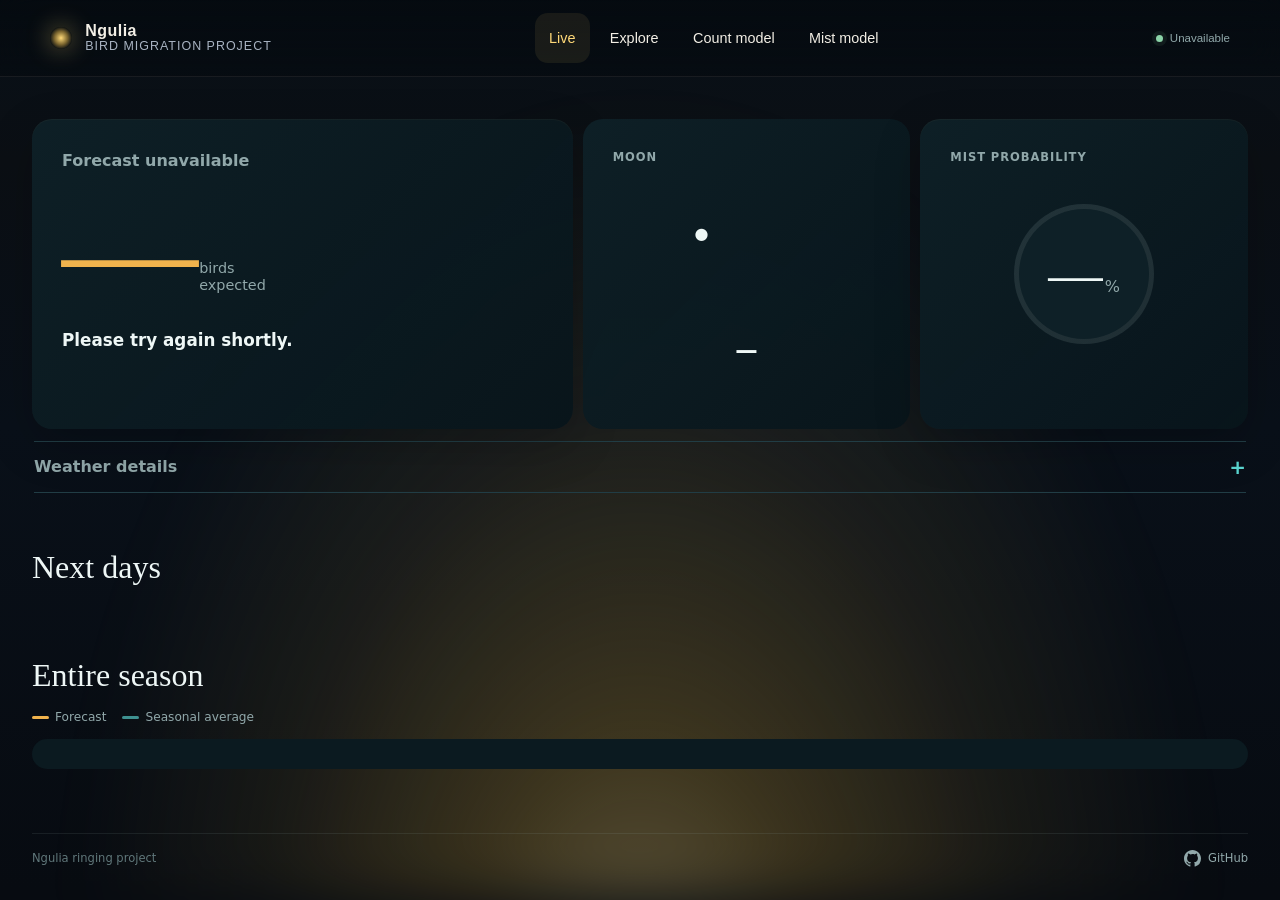
==== commit 675f8269: "Refresh forecast design and keep live outlook in the current season" ====
--- a/site/index.html
+++ b/site/index.html
@@ -6,32 +6,42 @@
     <meta name="theme-color" content="#071117">
     <meta name="description" content="Daily bird capture and mist forecasts for the Ngulia ringing season.">
     <title>Live forecast | Ngulia</title>
-    <link rel="icon" href="favicon.svg" type="image/svg+xml">
-    <link rel="stylesheet" href="styles.css">
+    <link rel="icon" href="favicon.svg?v=2" type="image/svg+xml">
+    <link rel="stylesheet" href="styles.css?v=7">
   </head>
   <body>
     <header class="site-header">
-      <a class="brand" href="./" aria-label="Ngulia forecast home">
-        <span class="brand-mark" aria-hidden="true">N</span>
-        <span><strong>Ngulia</strong><small>forecast</small></span>
-      </a>
-      <nav class="site-nav" aria-label="Main navigation">
-        <a id="nav-live" href="./">Live</a>
-        <a id="nav-explore" href="explore/">Explore</a>
-        <a href="count/">Count model</a>
-        <a href="mist/">Mist model</a>
-      </nav>
-      <div class="update-state"><span class="pulse" aria-hidden="true"></span><span id="update-label">Loading…</span></div>
+      <div class="site-header-inner">
+        <a class="brand" href="./" aria-label="Ngulia forecast home">
+          <span class="brand-glow" aria-hidden="true"></span>
+          <span class="brand-text"><strong>Ngulia</strong><span>Bird Migration Project</span></span>
+        </a>
+        <nav class="site-nav" aria-label="Main navigation">
+          <a id="nav-live" href="./">Live</a>
+          <a id="nav-explore" href="explore/">Explore</a>
+          <a href="count/">Count model</a>
+          <a href="mist/">Mist model</a>
+        </nav>
+        <details class="mobile-nav">
+          <summary aria-label="Open forecast menu"><span class="menu-icon" aria-hidden="true"><span></span><span></span><span></span></span></summary>
+          <nav class="mobile-nav-panel" aria-label="Mobile navigation">
+            <span class="mobile-nav-label">Forecast</span>
+            <a id="mobile-nav-live" href="./">Live</a>
+            <a id="mobile-nav-explore" href="explore/">Explore</a>
+            <a href="count/">Count model</a>
+            <a href="mist/">Mist model</a>
+          </nav>
+        </details>
+        <div class="update-state"><span class="pulse" aria-hidden="true"></span><span id="update-label">Loading…</span></div>
+      </div>
     </header>
 
     <main>
       <section class="live-section" aria-labelledby="live-title" aria-live="polite">
         <div class="live-cards">
           <article class="today-card">
-            <div class="section-kicker">
-              <h1 id="live-title">Today</h1>
-            </div>
-            <p class="live-date" id="primary-date">Tonight</p>
+            <h1 class="sr-only" id="live-title">Today</h1>
+            <p class="live-date" id="primary-date">Today</p>
             <div class="catch-reading">
               <span class="catch-value" id="primary-catch">—</span>
               <span class="catch-unit">birds expected</span>
@@ -71,8 +81,8 @@
           <h2 id="season-title">Entire season</h2>
         </div>
         <div class="season-legend">
-          <span><i class="line-live"></i> Weather forecast</span>
-          <span><i class="line-baseline"></i> Typical weather</span>
+          <span><i class="line-live"></i> Forecast</span>
+          <span><i class="line-baseline"></i> Seasonal average</span>
         </div>
         <div id="season-chart" class="season-chart"></div>
       </section>
@@ -86,6 +96,20 @@
       </a>
     </footer>
 
-    <script src="app.js" type="module"></script>
+    <dialog id="season-modal" class="season-modal" aria-labelledby="season-modal-title" aria-describedby="season-modal-message">
+      <form method="dialog">
+        <button class="modal-close" aria-label="Close season message" value="close">×</button>
+        <span class="modal-kicker">Ngulia forecast</span>
+        <h2 id="season-modal-title">Outside the ringing season</h2>
+        <p id="season-modal-message"></p>
+        <p>Explore dates and weather to see how the predictions change before the next season.</p>
+        <div class="modal-actions">
+          <a class="modal-primary" href="explore/" autofocus>Explore the forecast <span aria-hidden="true">→</span></a>
+          <button class="modal-secondary" value="close">View season outlook</button>
+        </div>
+      </form>
+    </dialog>
+
+    <script src="app.js?v=9" type="module"></script>
   </body>
 </html>
--- a/site/styles.css
+++ b/site/styles.css
@@ -44,7 +44,6 @@
   filter: blur(28px);
 }
 
-.site-header,
 main,
 footer {
   width: min(100% - 28px, 1380px);
@@ -52,42 +51,41 @@
 }
 
 .site-header {
-  min-height: 72px;
+  position: sticky;
+  top: 0;
+  z-index: 30;
+  backdrop-filter: blur(16px);
+  background: linear-gradient(180deg, rgba(5, 10, 15, 0.88), rgba(5, 10, 15, 0.55));
+  border-bottom: 1px solid rgba(243, 239, 230, 0.08);
+  font-family: "Avenir Next", Avenir, "Segoe UI", sans-serif;
+  color: #f3efe6;
+}
+.site-header-inner {
+  width: min(1180px, calc(100% - 2rem));
+  min-height: 76px;
+  margin-inline: auto;
   display: flex;
   align-items: center;
   justify-content: space-between;
-  gap: 16px;
-  border-bottom: 1px solid rgba(145, 168, 170, 0.16);
-}
-
-.brand {
-  display: flex;
-  align-items: center;
-  gap: 9px;
-  text-decoration: none;
-}
-
-.brand-mark {
-  width: 34px;
-  height: 34px;
-  display: grid;
-  place-items: center;
-  border: 1px solid var(--cyan);
+  gap: 1rem;
+}
+.brand { display: inline-flex; align-items: center; gap: 0.85rem; min-width: 0; text-decoration: none; }
+.brand-glow {
+  flex: 0 0 auto;
+  width: 1.35rem;
+  height: 1.35rem;
   border-radius: 50%;
-  color: var(--cyan);
-  font-family: Georgia, serif;
-  font-size: 1rem;
-}
-
-.brand strong,
-.brand small { display: block; }
-.brand strong { font-family: Georgia, serif; font-size: 1.05rem; line-height: 1; }
-.brand small { margin-top: 3px; color: var(--muted); font-size: 0.64rem; letter-spacing: 0.11em; text-transform: uppercase; }
-
-.site-nav { display: flex; align-items: center; gap: 4px; margin-inline: auto; }
-.site-nav a { padding: 8px 12px; border-radius: 8px; color: var(--muted); font-size: 0.82rem; text-decoration: none; white-space: nowrap; }
-.site-nav a:hover, .site-nav a:focus-visible { color: var(--ink); background: var(--panel); }
-.site-nav a[aria-current="page"] { color: var(--cyan); background: rgba(91, 215, 210, 0.08); }
+  background: radial-gradient(circle, #ffd978, rgba(242, 193, 78, 0.5) 42%, rgba(242, 193, 78, 0) 74%);
+  box-shadow: 0 0 24px rgba(255, 217, 120, 0.42);
+}
+.brand-text { display: grid; gap: 0.08rem; line-height: 1; }
+.brand-text strong { font-size: 1rem; letter-spacing: 0.03em; }
+.brand-text > span { color: #a8b3c2; font-size: 0.78rem; letter-spacing: 0.08em; text-transform: uppercase; }
+.site-nav { display: flex; align-items: center; gap: 0.35rem; }
+.site-nav a { padding: 0.9rem; color: inherit; font-size: 0.9rem; text-decoration: none; white-space: nowrap; border-radius: 0.8rem; }
+.site-nav a:hover, .site-nav a:focus-visible, .site-nav a[aria-current="page"] { color: #ffd978; background: rgba(255, 217, 120, 0.08); }
+.mobile-nav { display: none; }
+.site-header a:focus-visible, .mobile-nav summary:focus-visible { outline: 2px solid #ffd978; outline-offset: 3px; }
 
 .update-state {
   max-width: 155px;
@@ -123,18 +121,19 @@
   text-transform: uppercase;
 }
 
-.live-date {
-  margin: 20px 0 3px;
-  color: var(--muted);
-  font-size: 1rem;
-  font-weight: 650;
-}
-
-.catch-reading { display: flex; align-items: end; gap: 12px; }
-.catch-value { font-family: Georgia, serif; font-size: clamp(5.8rem, 30vw, 8.5rem); line-height: 0.78; letter-spacing: -0.065em; color: var(--amber); }
-.catch-unit { max-width: 78px; padding-bottom: 9px; color: var(--muted); font-size: 0.9rem; line-height: 1.15; }
-.catch-range { margin: 26px 0 4px; font-size: 1.05rem; font-weight: 650; }
+.sr-only { position: absolute; width: 1px; height: 1px; padding: 0; margin: -1px; overflow: hidden; clip-path: inset(50%); white-space: nowrap; }
+.live-date, .day-date { margin: 0 0 24px; color: var(--muted); font-size: clamp(0.75rem, 1.1vw, 0.9rem); font-weight: 650; white-space: nowrap; }
+
+.catch-reading { display: flex; align-items: baseline; gap: 10px; }
+.catch-value { font-family: Georgia, serif; font-size: clamp(3rem, 4.5vw, 4rem); line-height: 1; letter-spacing: -0.065em; color: var(--amber); }
+.catch-unit {  color: var(--muted); font-size: 0.9rem; line-height: 1.15; }
+.catch-range { margin: 12px 0 18px; font-size: 1.05rem; font-weight: 650; }
 .catch-context { min-height: 23px; margin: 0; color: var(--muted); font-size: 0.9rem; }
+.today-card .live-date { font-size: 1rem; }
+.today-card .catch-reading { align-items: end; }
+.today-card .catch-value { font-size: clamp(5.8rem, 30vw, 8.5rem); line-height: 0.78; }
+.today-card .catch-unit { max-width: 78px; padding-bottom: 9px; }
+.today-card .catch-range { margin: 26px 0 4px; }
 
 .live-cards {
   display: grid;
@@ -156,15 +155,15 @@
 .today-card, .mist-signal { box-shadow: 0 16px 48px rgba(0, 0, 0, 0.2), inset 0 1px 0 rgba(255, 222, 148, 0.035); }
 
 .today-card { min-height: 252px; }
-.signal { min-height: 188px; }
-
-.signal-label { display: block; color: var(--muted); font-size: 0.72rem; font-weight: 650; letter-spacing: 0.08em; text-transform: uppercase; }
-.moon-icon { display: block; width: 4.5rem; height: 4.5rem; margin: 20px 0 8px; }
+.signal { min-height: 188px; display: grid; grid-template-rows: 1fr auto 1fr; justify-items: center; }
+
+.signal-label { display: block; align-self: start; justify-self: start; color: var(--muted); font-size: 0.72rem; font-weight: 650; letter-spacing: 0.08em; text-transform: uppercase; }
+.moon-icon { display: block; width: 4.5rem; height: 4.5rem; }
 .moon-icon svg, .day-moon svg { display: block; width: 100%; height: 100%; }
 .moon-disc { fill: #14252c; }
 .moon-light { fill: #e5c777; }
 .moon-outline { fill: none; stroke: rgba(238, 247, 246, 0.28); stroke-width: 1.2; }
-.moon-signal strong { display: block; font-size: 1.2rem; }
+.moon-signal strong { display: block; align-self: start; margin-top: 8px; font-size: 1.2rem; text-align: center; }
 .mist-reading { display: flex; align-items: baseline; gap: 2px; }
 .mist-reading strong { font-family: Georgia, serif; font-size: 2.4rem; font-weight: 500; line-height: 1; }
 .mist-reading span { color: var(--muted); }
@@ -172,7 +171,7 @@
   --mist-percent: 0%;
   width: 110px;
   aspect-ratio: 1;
-  margin: 18px auto 0;
+  grid-row: 2;
   display: grid;
   place-items: center;
   position: relative;
@@ -196,13 +195,10 @@
 .section-heading h2 { margin: 0; font-family: Georgia, serif; font-size: 2rem; font-weight: 500; line-height: 1; }
 
 .next-days { display: grid; gap: 9px; }
-.day-card { display: grid; grid-template-columns: 72px 1fr auto; align-items: center; gap: 12px; padding: 16px; border-radius: 16px; background: var(--panel-soft); }
-.day-date strong, .day-date span { display: block; }
-.day-date strong { font-size: 0.95rem; }
-.day-date span { color: var(--muted); font-size: 0.75rem; }
-.day-catch strong { display: block; font-family: Georgia, serif; font-size: 1.7rem; font-weight: 500; line-height: 1; }
-.day-catch span { display: block; margin-top: 4px; color: var(--muted); font-size: 0.72rem; }
-.day-signals { display: flex; align-items: center; gap: 10px; text-align: right; }
+.day-card { min-width: 0; padding: 16px; border-radius: 16px; background: var(--panel-soft); }
+.day-card .catch-range { display: flex; align-items: baseline; gap: 6px; font-size: 0.9rem; }
+.range-label { color: var(--muted); font-size: 0.75rem; font-weight: 400; }
+.day-signals { display: flex; align-items: center; justify-content: space-between; gap: 10px; }
 .day-moon { width: 2rem; height: 2rem; }
 .day-mist strong, .day-mist span { display: block; }
 .day-mist strong { font-size: 0.95rem; }
@@ -241,24 +237,39 @@
 .github-link svg { width: 17px; height: 17px; fill: currentColor; }
 .github-link:hover, .github-link:focus-visible { color: var(--ink); }
 
-@media (max-width: 899px) {
-  .site-header { flex-wrap: wrap; padding-block: 16px 10px; gap: 14px; }
-  .site-nav { order: 3; width: 100%; justify-content: center; }
-  .site-nav a { padding: 8px 10px; }
-  .update-state { margin-left: auto; }
+@media (max-width: 900px) {
+  .site-header-inner { flex-wrap: wrap; gap: 0; padding-block: 8px; }
+  .site-nav { display: none; }
+  .mobile-nav { display: block; margin-left: auto; }
+  .mobile-nav summary { display: flex; align-items: center; justify-content: center; list-style: none; cursor: pointer; width: 4.7rem; height: 3.8rem; border-radius: 999px; border: 1px solid rgba(243, 239, 230, 0.12); background: rgba(255, 255, 255, 0.03); }
+  .mobile-nav summary::-webkit-details-marker { display: none; }
+  .mobile-nav[open] summary { background: rgba(255, 217, 120, 0.08); border-color: rgba(255, 217, 120, 0.24); }
+  .menu-icon { display: grid; gap: 0.28rem; }
+  .menu-icon span { width: 1.35rem; height: 2px; border-radius: 999px; background: currentColor; }
+  .mobile-nav[open] .menu-icon span:nth-child(1) { transform: translateY(0.405rem) rotate(45deg); }
+  .mobile-nav[open] .menu-icon span:nth-child(2) { opacity: 0; }
+  .mobile-nav[open] .menu-icon span:nth-child(3) { transform: translateY(-0.405rem) rotate(-45deg); }
+  .mobile-nav-panel { position: absolute; right: max(1rem, calc((100% - 1180px) / 2)); top: calc(100% + 0.5rem); width: min(22rem, calc(100% - 2rem)); display: grid; gap: 0.2rem; padding: 0.8rem; border: 1px solid rgba(243, 239, 230, 0.12); border-radius: 1rem; background: rgba(8, 14, 21, 0.97); box-shadow: 0 24px 80px rgba(0, 0, 0, 0.45); }
+  .mobile-nav-label { padding: 0.4rem 0.8rem; color: #ffd978; font-size: 0.74rem; text-transform: uppercase; letter-spacing: 0.1em; }
+  .mobile-nav-panel a { padding: 0.65rem 0.8rem; border-radius: 0.8rem; color: #a8b3c2; text-decoration: none; }
+  .mobile-nav-panel a:hover, .mobile-nav-panel a[aria-current="page"] { color: #f3efe6; background: rgba(255, 217, 120, 0.08); }
+  .update-state { width: 100%; max-width: none; justify-content: flex-start; padding-block: 5px 1px; text-align: left; }
+}
+
+@media (max-width: 480px) {
+  .brand-text > span { display: none; }
+  .site-header-inner { width: calc(100% - 1rem); }
 }
 
 @media (min-width: 640px) {
-  .site-header { min-height: 82px; }
   main { padding-top: 42px; }
-  .weather-grid { grid-template-columns: repeat(4, 1fr); }
+  .weather-grid { grid-template-columns: repeat(4, minmax(0, 1fr)); }
   .next-days { grid-template-columns: repeat(3, 1fr); }
-  .day-card { grid-template-columns: 1fr; align-items: start; min-height: 188px; }
+  .day-card { min-height: 188px; }
   .day-signals { justify-content: space-between; text-align: left; }
 }
 
 @media (min-width: 900px) {
-  .site-header,
   main,
   footer { width: min(100% - 64px, 1380px); }
 
@@ -267,16 +278,16 @@
   .signal { min-height: 310px; padding: 30px; }
   .today-card { display: flex; flex-direction: column; }
   .today-card .catch-context { margin-top: auto; }
-  .moon-icon { width: 6.5rem; height: 6.5rem; margin-top: 34px; }
+  .moon-icon { width: 6.5rem; height: 6.5rem; }
   .moon-signal strong { font-size: 1.4rem; }
-  .mist-signal { display: flex; flex-direction: column; }
   .mist-reading strong { font-size: 3.4rem; }
-  .mist-meter { width: 140px; margin-top: auto; }
+  .mist-meter { width: 140px; }
   .weather-details { margin-inline: 2px; }
+  .weather-grid { grid-template-columns: repeat(7, minmax(0, 1fr)); }
   .season-chart { padding: 10px 20px 20px; border-radius: 24px; background: var(--panel-soft); }
 }
 
-@media (min-width: 1100px) {
+@media (min-width: 1280px) {
   .next-days { grid-template-columns: repeat(5, 1fr); }
   .day-card { min-height: 176px; }
 }
@@ -293,13 +304,17 @@
 .sandbox-mode .catch-value { font-size: clamp(3.5rem, 12vw, 6rem); }
 .sandbox-mode .catch-range { margin-top: 18px; font-size: 0.95rem; }
 .sandbox-mode .catch-context { font-size: 0.78rem; }
-.sandbox-mode .mist-meter { width: 105px; margin-top: 16px; }
+.sandbox-mode .mist-meter { width: 105px; }
 .sandbox-controls { margin-top: 30px; }
 .sandbox-controls h2 { margin: 0; font-family: Georgia, serif; font-size: 2rem; font-weight: 500; }
 .sandbox-intro p, .sandbox-note { color: var(--muted); font-size: 0.85rem; }
 .calendar-heading, .weather-heading { display: flex; flex-wrap: wrap; align-items: end; gap: 16px; margin-block: 24px 12px; }
 .calendar-heading label { display: grid; gap: 6px; color: var(--muted); font-size: 0.8rem; }
-.sandbox-controls input[type="date"], .sandbox-controls select, .sandbox-controls button { padding: 10px 14px; border: 1px solid var(--line); border-radius: 8px; background: var(--panel); color: var(--ink); font: inherit; }
+.sandbox-controls select, .sandbox-controls button { min-height: 44px; padding: 10px 14px; border: 1px solid var(--line); border-radius: 8px; background: var(--panel); color: var(--ink); font: inherit; }
+.sandbox-controls select { font-size: 16px; }
+.date-stepper { display: flex; gap: 8px; }
+.date-stepper button { width: 44px; padding: 0; font-size: 1.5rem; }
+.date-stepper button:disabled { opacity: 0.35; cursor: default; }
 .sandbox-controls button { cursor: pointer; font-size: 0.82rem; }
 .sandbox-controls button:hover, .sandbox-controls button:focus-visible { border-color: var(--cyan); }
 .sandbox-calendar { overflow-x: auto; padding-block: 8px; }
@@ -307,7 +322,6 @@
 .sandbox-calendar text { fill: var(--muted); font: 11px system-ui, sans-serif; }
 .calendar-guide { stroke: rgba(238, 247, 246, 0.2); pointer-events: none; }
 .december-guide { stroke: rgba(238, 247, 246, 0.8); stroke-dasharray: 2 4; pointer-events: none; }
-.calendar-curve { stroke: rgba(7, 17, 23, 0.65); stroke-width: 1.5; fill: none; pointer-events: none; }
 .sandbox-calendar .new-moon { fill: white; stroke: #14252c; stroke-width: 0.4; font-size: 14px; pointer-events: none; }
 .selected-day { fill: rgba(255,255,255,0.13); stroke: white; stroke-width: 2; pointer-events: none; }
 .calendar-hit { fill: transparent; cursor: crosshair; }
@@ -333,8 +347,10 @@
 .effect-handle { fill: var(--amber); stroke: var(--night); stroke-width: 2; }
 .effect-hit { fill: transparent; }
 .model-version a { color: var(--cyan); }
-@media (min-width: 1100px) { .scenario-weather { grid-template-columns: repeat(3, minmax(0, 1fr)); } }
+@media (min-width: 1280px) { .scenario-weather { grid-template-columns: repeat(3, minmax(0, 1fr)); } }
 @media (max-width: 639px) {
+  .calendar-heading label { flex: 1; min-width: 130px; }
+  .calendar-heading select { width: 100%; }
   .scenario-weather { grid-template-columns: 1fr; }
   .sandbox-mode .today-card, .sandbox-mode .signal { padding: 16px; min-height: 170px; }
   .sandbox-mode .mist-meter { width: 80px; }
@@ -348,3 +364,18 @@
 #calendar-expand svg { width: 18px; height: 18px; fill: none; stroke: currentColor; stroke-width: 2; stroke-linecap: round; stroke-linejoin: round; transition: transform 150ms ease; }
 #calendar-expand[aria-expanded="true"] svg { transform: rotate(180deg); }
 .effect-plot:focus-visible { outline: 1px solid var(--amber); outline-offset: 3px; border-radius: 8px; }
+
+.season-modal { width: min(480px, calc(100% - 36px)); padding: 32px; border: 1px solid var(--line); border-radius: 22px; color: var(--ink); background: var(--panel); box-shadow: 0 24px 90px rgba(0, 0, 0, 0.45); }
+.season-modal::backdrop { background: rgba(7, 17, 23, 0.65); backdrop-filter: blur(8px); -webkit-backdrop-filter: blur(8px); }
+.season-modal form { margin: 0; }
+.modal-close { position: absolute; top: 10px; right: 12px; width: 32px; height: 32px; border: 0; border-radius: 50%; background: transparent; color: var(--muted); font-size: 1.5rem; cursor: pointer; }
+.modal-close:hover { color: var(--ink); background: var(--panel-soft); }
+.modal-kicker { color: var(--cyan); font-size: 0.7rem; font-weight: 700; letter-spacing: 0.12em; text-transform: uppercase; }
+.season-modal h2 { margin: 14px 0 18px; font-family: Georgia, serif; font-size: 2rem; line-height: 1.1; font-weight: 500; }
+.season-modal p { color: var(--muted); font-size: 0.9rem; line-height: 1.6; }
+.modal-actions { display: flex; flex-wrap: wrap; align-items: center; gap: 10px; margin-top: 24px; }
+.modal-primary, .modal-secondary { padding: 10px 14px; border-radius: 9px; font: inherit; font-size: 0.82rem; text-decoration: none; cursor: pointer; }
+.modal-primary { display: flex; align-items: center; gap: 12px; color: var(--night); background: var(--cyan); font-weight: 650; }
+.modal-secondary { border: 1px solid var(--line); color: var(--muted); background: transparent; }
+.modal-primary:hover { background: #87e5e1; }
+.modal-secondary:hover { color: var(--ink); border-color: var(--muted); }
